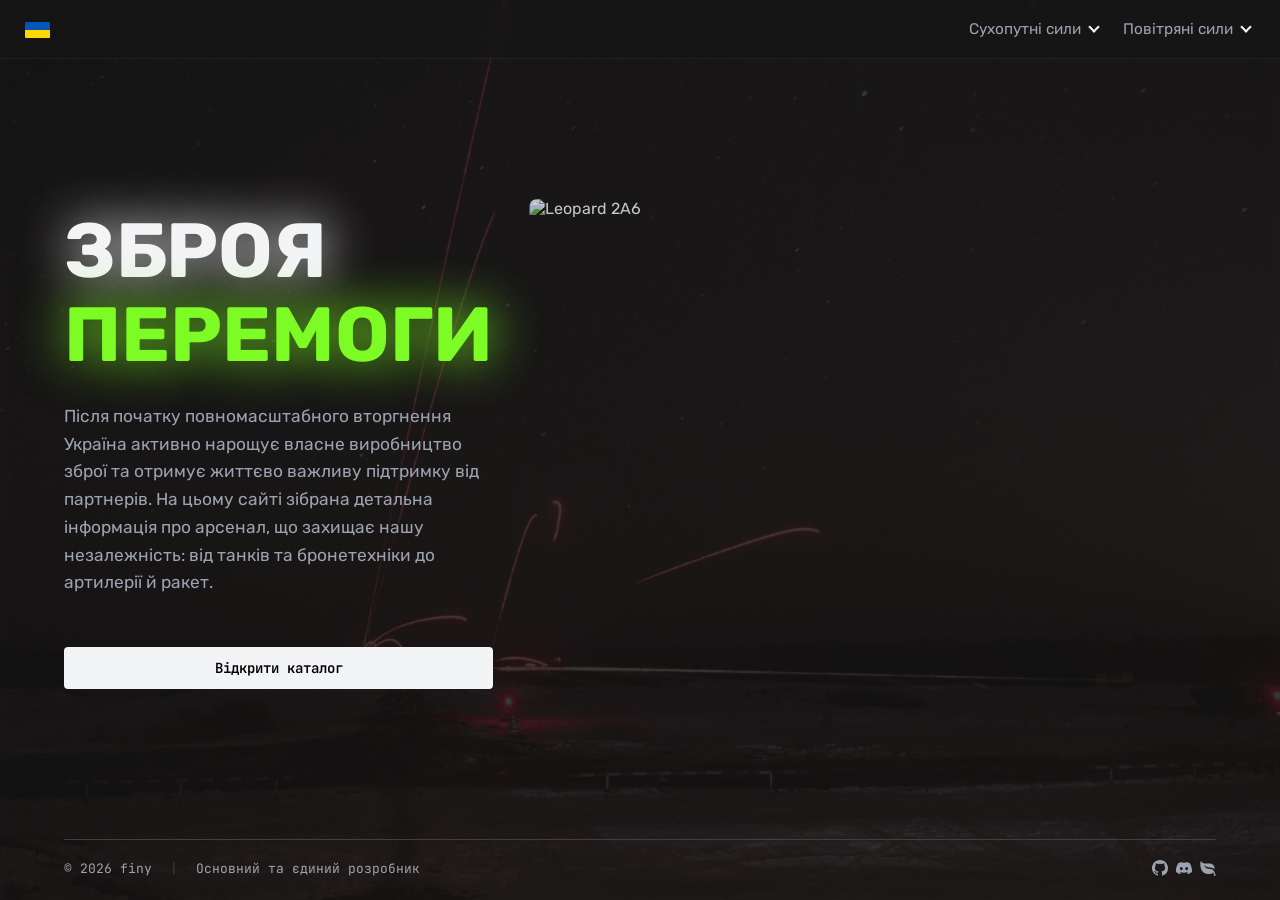
==== index.html @ 32f7b721 "first commit" ====
<!DOCTYPE html>
<html lang="en">

<head>
    <meta charset="UTF-8">
    <meta name="viewport" content="width=device-width, initial-scale=1.0">
    <link rel="stylesheet" href="css/style.css">
    <title>Зброя перемоги</title>
</head>

<body>
    <div class="background-image">
        <img src="src/img/bg/Polygon_BMP.jpg" alt="">
    </div>
    <header class="top-nav">
        <div class="logo">
            <a href="index.html"><img src="src/img/flags/Flag_of_Ukraine.svg" alt=""></a>
        </div>
        <nav class="nav-links">
            <ul>
                <li class="catalogBtn catalog-list-ground">Сухопутні сили <span></span>
                    <ul class="navCatalogContent">
                        <li><a href="catalog.html?category=tanks">Танки</a></li>
                        <li><a href="catalog.html?category=ifv">Бойові машини піхоти (БMП)</a></li>
                        <hr>
                        <li><a href="catalog.html?category=crv">Бойові розвідувальні машини (БРM)</a></li>
                        <li><a href="catalog.html?category=apc">Бронетранспортери (БТР)</a></li>
                        <li><a href="catalog.html?category=mrap">Бронеавтомобілі / MRAP</a></li>
                        <hr>
                        <li><a href="catalog.html?category=artillery-and-mlrs">САУ та РЗСВ</a></li>
                        <li><a href="catalog.html?category=srbm">(О)ТРК</a></li>
                        <hr>
                        <li><a href="catalog.html?category=radar">РЛС Станції</a></li>
                        <li><a href="catalog.html?category=air-defense">Протиповітряна Оборона (ППO)</a></li>
                    </ul>
                </li>
                <li class="catalogBtn catalog-list-airforce">Повітряні сили <span></span>
                    <ul class="navCatalogContent">
                        <li><a href="catalog.html?category=fighters">Винищувачі</a></li>
                        <li><a href="catalog.html?category=strike-fighters">Ударні літаки</a></li>
                        <li><a href="catalog.html?category=reconnaissance-aircrafts">Розвідувальні літаки</a></li>
                        <li><a href="catalog.html?category=transport-aircrafts">Військово-транспортні літаки</a></li>
                        <hr>
                        <li><a href="catalog.html?category=helicopters">Гелікоптери</a></li>
                        <hr>
                        <li><a href="catalog.html?category=uav">БПЛА</a></li>
                        <hr>
                        <li><a href="catalog.html">Ракети та снаряди</a></li>
                    </ul>
                </li>
            </ul>
        </nav>
    </header>

    <main class="hero-section">
        <div class="hero-content">
            <h1>ЗБРОЯ<br><span class="highlight">ПЕРЕМОГИ</span></h1>
            <p class="subtitle">Після початку повномасштабного вторгнення Україна активно нарощує власне виробництво
                зброї та отримує життєво важливу підтримку від партнерів. На цьому сайті зібрана детальна інформація про
                арсенал, що захищає нашу незалежність: від танків та бронетехніки до артилерії й ракет.
            </p>
            <div class="action-buttons">
                <a href="catalog.html?branch=ground" class="btn primary-btn">Відкрити каталог</a>
            </div>
        </div>
        <div class="slider">
            <div class="slides">
                <img src="https://upload.wikimedia.org/wikipedia/commons/e/e1/UA_Leopard_2A6_05.jpg" alt="Leopard 2A6"
                    title="Leopard 2A6" class="slide active">
                <img src="https://upload.wikimedia.org/wikipedia/commons/9/91/UA_Leopard_2A6_06.jpg"
                    alt="Leopard 2A6 crew" title="Leopard 2A6 crew" class="slide">
                <img src="https://upload.wikimedia.org/wikipedia/commons/d/d3/Swedish_Leopard_2_Tank.jpg" alt="Strv 122"
                    title="Strv 122" class="slide">
                <img src="https://upload.wikimedia.org/wikipedia/commons/thumb/c/ce/Challenger_2_UA_%286%29.webp/1280px-Challenger_2_UA_%286%29.webp.png"
                    alt="Challenger 2 crew" title="Challenger 2 crew" class="slide">
                <img src="https://upload.wikimedia.org/wikipedia/commons/2/22/Vooraanzicht-van-een-cv90.jpg" alt="CV90"
                    title="CV90" class="slide">
                <img src="https://upload.wikimedia.org/wikipedia/commons/f/f5/%D0%A2%D1%80%D0%BE%D1%84%D0%B5%D0%B9%D0%BD%D0%B0_%D1%80%D0%BE%D1%81%D1%96%D0%B9%D1%81%D1%8C%D0%BA%D0%B0_%D0%91%D0%9F%D0%9C-3.jpg"
                    alt="БМП-3" title="БМП-3" class="slide">
                <img src="https://upload.wikimedia.org/wikipedia/commons/e/e9/Bandvagn_206_Obstacles_%287560808%29.jpg"
                    alt="Bandvagn 206" title="Bandvagn 206" class="slide">
                <img src="https://upload.wikimedia.org/wikipedia/commons/f/f5/Italian_Army_-_Regiment_%22Lancieri_di_Novara%22_%285th%29_Puma_6x6_armored_vehicle_during_exercise_Artemide_2025.jpg"
                    alt="Puma" title="Puma" class="slide">
                <img src="https://upload.wikimedia.org/wikipedia/commons/b/be/UA_Roshel_Senator_01.jpg"
                    alt="Roshle Senator" title="Roshle Senator" class="slide">
                <img src="https://upload.wikimedia.org/wikipedia/commons/b/b5/UA_43rd_bde_Archer.jpg" alt="Archer"
                    title="Archer" class="slide">
                <img src="https://upload.wikimedia.org/wikipedia/commons/thumb/3/35/F-16AM_Ukrainian_Air_Force_during_take_off.jpg/1920px-F-16AM_Ukrainian_Air_Force_during_take_off.jpg"
                    alt="F-16AM" title="F-16AM" class="slide">
            </div>
        </div>
    </main>

    <hr class="separator">
    <footer class="tech-footer">
        <div class="footer-info">
            <span>&copy; 2026 finy</span>
            <span class="footer-separator">|</span>
            <span>Основний та єдиний розробник</span>
        </div>
        <div class="footer-links">
            <a href="https://github.com/Finyi"><svg xmlns="http://www.w3.org/2000/svg" width="16" height="16"
                    fill="currentColor" class="bi bi-github" viewBox="0 0 16 16">
                    <path
                        d="M8 0C3.58 0 0 3.58 0 8c0 3.54 2.29 6.53 5.47 7.59.4.07.55-.17.55-.38 0-.19-.01-.82-.01-1.49-2.01.37-2.53-.49-2.69-.94-.09-.23-.48-.94-.82-1.13-.28-.15-.68-.52-.01-.53.63-.01 1.08.58 1.23.82.72 1.21 1.87.87 2.33.66.07-.52.28-.87.51-1.07-1.78-.2-3.64-.89-3.64-3.95 0-.87.31-1.59.82-2.15-.08-.2-.36-1.02.08-2.12 0 0 .67-.21 2.2.82.64-.18 1.32-.27 2-.27s1.36.09 2 .27c1.53-1.04 2.2-.82 2.2-.82.44 1.1.16 1.92.08 2.12.51.56.82 1.27.82 2.15 0 3.07-1.87 3.75-3.65 3.95.29.25.54.73.54 1.48 0 1.07-.01 1.93-.01 2.2 0 .21.15.46.55.38A8.01 8.01 0 0 0 16 8c0-4.42-3.58-8-8-8" />
                </svg>
            </a>
            <a href="https://discord.com/users/665686996601143334"><svg xmlns="http://www.w3.org/2000/svg" width="16"
                    height="16" fill="currentColor" class="bi bi-discord" viewBox="0 0 16 16">
                    <path
                        d="M13.545 2.907a13.2 13.2 0 0 0-3.257-1.011.05.05 0 0 0-.052.025c-.141.25-.297.577-.406.833a12.2 12.2 0 0 0-3.658 0 8 8 0 0 0-.412-.833.05.05 0 0 0-.052-.025c-1.125.194-2.22.534-3.257 1.011a.04.04 0 0 0-.021.018C.356 6.024-.213 9.047.066 12.032q.003.022.021.037a13.3 13.3 0 0 0 3.995 2.02.05.05 0 0 0 .056-.019q.463-.63.818-1.329a.05.05 0 0 0-.01-.059l-.018-.011a9 9 0 0 1-1.248-.595.05.05 0 0 1-.02-.066l.015-.019q.127-.095.248-.195a.05.05 0 0 1 .051-.007c2.619 1.196 5.454 1.196 8.041 0a.05.05 0 0 1 .053.007q.121.1.248.195a.05.05 0 0 1-.004.085 8 8 0 0 1-1.249.594.05.05 0 0 0-.03.03.05.05 0 0 0 .003.041c.24.465.515.909.817 1.329a.05.05 0 0 0 .056.019 13.2 13.2 0 0 0 4.001-2.02.05.05 0 0 0 .021-.037c.334-3.451-.559-6.449-2.366-9.106a.03.03 0 0 0-.02-.019m-8.198 7.307c-.789 0-1.438-.724-1.438-1.612s.637-1.613 1.438-1.613c.807 0 1.45.73 1.438 1.613 0 .888-.637 1.612-1.438 1.612m5.316 0c-.788 0-1.438-.724-1.438-1.612s.637-1.613 1.438-1.613c.807 0 1.451.73 1.438 1.613 0 .888-.631 1.612-1.438 1.612" />
                </svg>
            </a>
            <a href="https://finyi.github.io/finy/"><svg xmlns="http://www.w3.org/2000/svg" width="16" height="16"
                    fill="currentColor" class="bi bi-leaf-fill" viewBox="0 0 16 16">
                    <path
                        d="M1.4 1.7c.217.289.65.84 1.725 1.274 1.093.44 2.885.774 5.834.528 2.02-.168 3.431.51 4.326 1.556C14.161 6.082 14.5 7.41 14.5 8.5q0 .344-.027.734C13.387 8.252 11.877 7.76 10.39 7.5c-2.016-.288-4.188-.445-5.59-2.045-.142-.162-.402-.102-.379.112.108.985 1.104 1.82 1.844 2.308 2.37 1.566 5.772-.118 7.6 3.071.505.8 1.374 2.7 1.75 4.292.07.298-.066.611-.354.715a.7.7 0 0 1-.161.042 1 1 0 0 1-1.08-.794c-.13-.97-.396-1.913-.868-2.77C12.173 13.386 10.565 14 8 14c-1.854 0-3.32-.544-4.45-1.435-1.124-.887-1.889-2.095-2.39-3.383-1-2.562-1-5.536-.65-7.28L.73.806z" />
                </svg>
            </a>
        </div>
    </footer>
    <script src="src/js/app.js"></script>
</body>

</html>
---- css/style.css ----
@import url('https://fonts.googleapis.com/css2?family=JetBrains+Mono:ital,wght@0,100..800;1,100..800&family=Rubik:ital,wght@0,300..900;1,300..900&display=swap');

:root {
    --bg-color: #161616;
    --nav-bg: #16161681; 
    --border-color: #2d2d2d;
    --modal-badge: #ffffff10;
    --hr-color: #3f3f3f;
    --text-main: #f3f4f6;
    --text-muted: #9ca3af; 
    --accent-green: #7dfb24;
    --accent-green-shadow: rgba(125, 251, 36, 0.15);
    --accent-red: #ff4c4c;
    --accent-red-shadow: rgba(255, 76, 76, 0.15);
    --accent-yellow: #ffd83c;
    --font-ui: 'Rubik', sans-serif;
    --font-mono: 'JetBrains Mono', monospace;
}
body {
    min-height: 100dvh;
    color: var(--text-main);
    display: flex;
    flex-direction: column;
    background-color: var(--bg-color);
    font-family: var(--font-ui);
    overflow-x: hidden;
}
* {
    margin: 0;
    padding: 0;
    box-sizing: border-box;
}
ul, li {
    list-style: none;
}
a {
    text-decoration: none;
    color: inherit;
}
hr {
    border: none;
    border-top: 1px solid var(--hr-color);
    margin: 7px 0;
}
.background-image {
    position: fixed;
    top: 0;
    left: 0;
    width: 100%;
    height: 100%;
    z-index: -1;
    overflow: hidden;
}
.background-image img {
    width: 100%;
    height: 100%;
    backdrop-filter: blur(5px);
    object-fit: cover;
    opacity: 0.15;
}
.top-nav {
    display: flex;
    justify-content: space-between;
    align-items: center;
    padding: 15px 25px;
    border-bottom: 1px solid rgba(255, 255, 255, 0.05);
    background: var(--nav-bg);
    backdrop-filter: blur(10px);
    position: sticky;
    top: 0;
    z-index: 1000;
}
.logo{
    width: 25px;
    height: 15px;
    margin-right: 15px;
}
.logo img {
    width: 100%;
    height: auto;
    border-radius: 1px;
}
.nav-links {
    display: flex;
    flex-direction: row;
    align-items: center;
    gap: 35px;
    flex: 1;
}
.nav-links a {
    transition: color 0.1s ease;
}
.nav-links a:hover {
    color: var(--accent-yellow);
}
.nav-links ul {
    display: flex;
    margin-left: auto;
    flex-direction: row;
    font-size: 11.5pt;
    gap: 15px;
}
.catalog-list-ground, .catalog-list-airforce {
    position: relative;
    cursor: pointer;
    padding: 5px;
    transition: color 0.2s ease;
    color: var(--text-muted);
}
.catalog-list-ground:hover, .catalog-list-airforce:hover {
    color: var(--text-main);
}
.catalog-list-ground span, .catalog-list-airforce span {
    display: inline-block;
    width: 8px;
    height: 8px;
    border-bottom: 2px solid var(--text-main);
    border-right: 2px solid var(--text-main);
    transform: rotate(45deg);
    margin-bottom: 3px;
    margin-left: 5px;
}
.catalog-list-ground ul, .catalog-list-airforce ul {
    position: absolute;
    top: 120%;
    left: 0;
    background: var(--bg-color);
    border: 1px solid var(--border-color);
    padding: 20px 20px;
    border-radius: 9px;
    display: none;
    animation: opacity 0.3s ease;
}
@keyframes opacity {
    from { opacity: 0; }
    to { opacity: 1; }
}
.catalog-list-ground ul li, .catalog-list-airforce ul li {
    margin-bottom: 10px;
    color: var(--text-main);
    transition: color 0.3s ease;
}
.hero-section {
    flex-grow: 1;
    display: flex;
    align-items: center;
    padding: 15px 5vw;
}
.hero-content {
    max-width: 900px;
}
.hero-content h1{
    font-size: clamp(40px, 6vw, 80px);
    text-shadow: 0 0 50px rgba(255, 255, 255, 0.907);
    line-height: 1.1;
    margin-bottom: 25px;
    font-weight: 700;
}
.hero-content h1 .highlight, .highlight {
    text-shadow: 0 0 50px rgba(125, 251, 36, 0.948);
    color: var(--accent-green);
}
.subtitle {
    font-size: clamp(10pt, 2vw, 13pt);
    line-height: 1.6;
    color: var(--text-muted);
    margin-bottom: 40px;
    max-width: 600px;
}
.primary-btn {
    display: inline-block;
    background: var(--text-main);
    color: black;
    width: 100%;
    text-align: center;
    padding: 16px;
    font-family: var(--font-mono);
    font-weight: 600;
    font-size: 10pt;
    border-radius: 5px;
    margin-right: 10px;
    margin-top: 10px;
    transition: all 0.3s ease;
}
.primary-btn:hover {
    background: var(--accent-green);
    box-shadow: 0 10px 20px var(--accent-green-shadow);
}
.slider {
    position: relative;
    width: 100%;
    max-width: 1700px;
    height: 60vh;   
    margin: 40px auto 0;
    transform: translateX(5%);
    overflow: hidden;
    border-radius: 8px;
}
.slides {
    display: flex;
    height: 100%;
    transition: transform 1s ease-in-out;
}
.slide {
    min-width: 100%;
    flex-shrink: 0;
    height: 100%;
    object-fit: cover;
    object-position: center;
    opacity: 0.8;
}
.catalog-section {
    flex-grow: 1;
    padding: 40px 20px 40px;
}
.catalog-container {
    max-width: 1200px;
    margin: auto;
}
.catalog-container h1 {
    font-size: clamp(26pt, 6vw, 48pt);
    text-shadow: 0 0 50px rgba(255, 255, 255, 0.907);
    margin-bottom: 25px;
    font-weight: 700;
    text-align: center;
}
.search-input {
    display: block;
    margin: auto;
    width: 50%;
    min-width: 280px;
    padding: 15px;
    background: var(--bg-color);
    border: 1px solid var(--border-color);
    color: var(--text-main);
    border-radius: 10px;
    font-size: 10pt;
    font-family: var(--font-ui);
    transition: all 0.3s ease;
}
.search-input:focus{
    border-color: var(--accent-green);
    box-shadow: 0 8px 24px var(--accent-green-shadow);
    outline: none;
}
.catalog-filters {
    margin-bottom: 20px;
    display: flex;
    flex-direction: column;
    gap: 30px;
}
.filter-buttons {
    display: flex;
    flex-wrap: wrap;
    gap: 10px;
}
.filter-btn {
    padding: 10px 20px;
    background: var(--bg-color);
    border: 1px solid var(--border-color);
    color: var(--text-muted);
    border-radius: 6px;
    cursor: pointer;
    font-size: clamp(8pt, 2vw, 10pt);
    font-family: var(--font-ui);
    transition: all 0.3s ease;
}
.filter-btn:hover {
    border-color: var(--accent-green);
    box-shadow: 0 0 24px var(--accent-green-shadow);
}
.filter-btn.active {
    background: var(--accent-green);
    border-color: var(--accent-green);
    box-shadow: 0 0 24px var(--accent-green-shadow);
    color: black;
}
.equipment-grid {
    display: grid;
    grid-template-columns: repeat(auto-fill, minmax(280px, 1fr));
    gap: 20px;
    margin-bottom: 40px;
}
.equipment-card {
    background: var(--bg-color);
    border: 1px solid var(--border-color);
    border-radius: 8px;
    overflow: hidden;
    cursor: pointer;
    transition: all 0.3s ease;
    display: flex;
    flex-direction: column;
}
.equipment-card:hover {
    border-color: var(--accent-green);
    box-shadow: 0 0 24px var(--accent-green-shadow);
}
.equipment-card-image {
    display: flex;
    align-items: center;
    justify-content: center;
    width: 100%;    
    height: 190px;
    overflow: hidden;
}
.equipment-card-image img {
    width: 100%;
    height: 100%;
    object-fit: cover;
}
.equipment-card-content {
    display: flex;
    padding: 15px;
    flex-direction: column;
}
.equipment-card-name {
    font-weight: bold;
    margin-bottom: 3px;
    color: var(--text-main);
    font-size: clamp(10pt, 6vw, 12pt);
}
.equipment-card-type {
    color: var(--text-muted);
    font-size: clamp(8pt, 6vw, 10pt);
}
.modal {
    display: none;
    position: fixed;
    top: 0;
    left: 0;
    width: 100%;
    height: 100%;
    background: rgba(0, 0, 0, 0.499);
    backdrop-filter: blur(8px);
    z-index: 2000;
    align-items: center;
    justify-content: center;
    animation: opacity 0.2s ease;
}
.modal ::-webkit-scrollbar {
    width: 6px;
}
.modal ::-webkit-scrollbar-track {
    background: inherit;
    border-top-right-radius: 12px;
    border-bottom-right-radius: 12px;
}
.modal ::-webkit-scrollbar-thumb {
    background-color: var(--border-color);
    border-top-right-radius: 12px;
    border-bottom-right-radius: 12px;
}
.modal.active {
    display: flex;
}
.modal-content {
    background: rgba(0, 0, 0, 0.779);
    backdrop-filter: blur(10px);
    border: 1px solid var(--border-color);
    border-radius: 12px;
    max-width: 1200px;
    width: 90%;
    max-height: 80vh;
    overflow-y: auto;
    position: relative;
    animation: opacity 0.2s ease;
}
.modal-close {
    position: absolute;
    right: 18px;
    top: 10px;
    background: rgba(0, 0, 0, 0.016);
    border: none;
    color: var(--text-main);
    font-size: 23pt;
    cursor: pointer;
    display: flex;
    align-items: center;
    justify-content: center;
    transition: all 0.1s ease;
    z-index: 10;
}
.modal-close:hover {
    color: var(--accent-red);
}
.modal-body {
    display: grid;
    gap: 30px;
    padding: 25px;
}
.modal-info-section {
    display: flex;
    flex-direction: column;
}
.modal-info-section h2 {
    font-size: 24pt;
    margin-bottom: 5px;
    color: var(--text-main);
}
.modal-type {
    color: var(--accent-green);
    font-weight: 600;
    margin-bottom: 10px;
    font-size: 15px;
}
.modal-manufacturer {
    font-weight: 500;
    margin-bottom: 16px;
}
.manufacturer-flag {
    width: 20px;
    height: 14px;
    border-radius: 2px;
    object-fit: cover;
}
.modal-operators {
    margin-bottom: 25px;
}
.modal-operators-title {
    color: var(--text-muted);
    text-transform: uppercase;
    font-size: 12px;
    margin-bottom: 10px;
    letter-spacing: 1px;
}
.modal-operators-list {
    display: flex;
    flex-wrap: wrap;
    gap: 8px;
}
.operator-badge {
    display: flex;
    align-items: center;
    gap: 6px;
    padding: 6px 12px;
    background: var(--modal-badge);
    border: 1px solid var(--border-color);
    border-radius: 6px;
    font-size: 9pt;
    color: var(--text-main);
}
.operator-flag {
    width: 20px;
    height: 14px;
    border-radius: 2px;
    background-size: cover;
}
.modal-specs {
    display: grid;
    grid-template-columns: 1fr 1fr;
    gap: 15px;
    margin-bottom: 25px;
    padding: 20px;
    background: var(--modal-badge);
    border-radius: 10px;
    border: 1px solid var(--border-color);
}
.spec-item {
    display: flex;
    flex-direction: column;
}
.spec-label {
    color: var(--text-muted);
    font-size: 9pt;
    margin-bottom: 5px;
    text-transform: uppercase;
    letter-spacing: 0.5px;
}
.spec-value {
    color: var(--text-main);
    font-family: var(--font-mono);
    font-weight: bold;
}
.modal-description {
    color: var(--text-muted);
    line-height: 1.8;
    font-size: clamp(10pt, 2vw, 12pt);
}
.modal-image-section {
    display: flex;
    align-items: center;
    justify-content: center;
    height: 100%;
}
.modal-image {
    width: 100%;
    border-radius: 8px;
    height: 500px;
    object-fit: cover;
}
.modal-image-thumbnails {
    display: flex;
    flex-direction: column;
    justify-content: center;
    gap: 5px;
    margin-left: 10px;
}
.modal-image-thumbnails img {
    width: 90px;
    height: 60px;
    object-fit: cover;
    border-radius: 6px;
    cursor: pointer;
    border: 2px solid transparent;
}
.modal-image-thumbnails img.active {
    border-color: var(--accent-green);
}
.admin-container {
    max-width: 1000px;
    margin: 0 auto;
    padding: 20px;
    background: var(--bg-color);
    border-radius: 8px;
    margin-top: 20px;
    margin-bottom: 20px;
}
.admin-container h1{
    font-size: clamp(10pt, 6vw, 25pt);
    margin-bottom: 15px;
}
.admin-form {
    display: grid;
    gap: 15px;
    margin-bottom: 30px;
    background: var(--modal-badge);
    padding: 20px;
    border-radius: 8px;
    border: 1px solid var(--border-color);
}
.form-group {
    display: flex;
    flex-direction: column;
    gap: 5px;
}
.form-group input, .form-group textarea, .form-group select {
    padding: 10px;
    background: var(--hr-color);
    color: var(--text-main);
    border: none;
    outline: none;
    border-radius: 4px;
    font-family: inherit;
    font-size: clamp(8pt, 6vw, 10pt);
}
.form-group input::placeholder, .form-group textarea::placeholder {
    color: var(--text-muted);
}
.form-group textarea {
    resize: vertical;
    min-height: 80px;
}
.form-group label {
    color: var(--text-main);
    font-weight: bold;
    font-size: 10pt;
}
.form-row {
    display: grid;
    grid-template-columns: 1fr 1fr;
    gap: 15px;
}
.form-row-2 {
    display: grid;
    grid-template-columns: 1fr 1fr 1fr;
    gap: 15px;
}
.button-group {
    display: flex;
    gap: 10px;
    margin-top: 20px;
}
.btn {
    padding: 12px;
    border: none;
    border-radius: 4px;
    cursor: pointer;
    font-weight: 600;
    transition: all 0.3s;
    font-size: 14px;
}
.btn-primary {
    background: var(--bg-color);
    border: 1px solid var(--border-color);
    width: 25%;
    margin: 0 auto;
    color: var(--text-main);
    font-family: var(--font-ui);
}
.btn-primary:hover {
    border: 1px solid var(--accent-green);
    box-shadow: 0 0 24px var(--accent-green-shadow);
}
.result-section {
    display: none;
    background: inherit;
    padding: 20px;
    margin-bottom: 10px;
}
.result-section.active {
    display: block;
}
.btn-copy {
    background: var(--border-color);
    color: var(--text-main);
    border: 1px solid var(--border-color);
}
.btn-copy:hover {
    background: var(--accent-green);
    border: 1px solid var(--accent-green);
    box-shadow: 0 0 24px var(--accent-green-shadow);
    color: black;
}
.json-output {
    background: black;
    padding: 10px;
    border-radius: 8px;
    overflow-x: auto;
    font-family: var(--font-mono);
    font-size: 10pt;
    color: #4caf50;
    line-height: 1.4;
    margin-bottom: 10px;
}
.separator {
    width: 90%;
    margin: 0 auto;
    border-top: 1px solid var(--hr-color);
}
.tech-footer {
    display: flex;
    justify-content: space-between;
    padding: 20px 5vw;
    font-family: var(--font-mono);
    font-size: 13px;
    color: var(--text-muted);
}
.tech-footer .footer-separator {
    margin: 0 10px;
    color: var(--hr-color);
}

@media (max-width: 1440px) {
    .slider {
        position: relative;
        width: 100%;
        max-width: 800px;
        height: 60vh;   
    }
    .slide {
        max-width: 70%;
    }
}

@media (max-width: 1024px) {
    .modal-image {
        width: 85%;
        height: 400px;
    }
}

@media (max-width: 768px) {
    .nav-links { 
        display: none; 
    }
    .tech-footer {
        flex-direction: column; 
        text-align: center;
        gap: 10px; 
    }
    .equipment-grid {
        grid-template-columns: repeat(auto-fill, minmax(150px, 1fr));
        gap: 15px;
    }
    .filter-buttons {
        flex-direction: row;
        justify-content: center;
        gap: 6px;
    }
    .filter-btn {
        width: 45%; 
    }
    .modal-body {
        grid-template-columns: 1fr;
        padding: 20px;
        gap: 20px;
    }
    .modal-close {
        top: 10px;
        right: 10px;
    }
    .form-row, .form-row-3 {
        grid-template-columns: 1fr;
    }
    .catalog-section {
        padding: 30px 15px 20px;
    }
    .catalog-header {
        margin-bottom: 30px;
    }
}

@media (max-width: 426px) {
    .hero-section {
        flex-direction: column;
        display: flex;
        align-items: center;
        justify-content: center;
        padding: 15px 5vw;
    }
    .slider {
        position: relative;
        width: 100%;
        max-width: 1700px;
        height: 80vh;   
        margin: 0 auto;
        margin-top: 18px;
        transform: none;
        overflow: hidden;
        border-radius: 8px;
    }
    .modal-image-section {
        flex-direction: column;
    }
    .modal-image {
        width: 100%;
    }
    .modal-image-thumbnails {
        flex-direction: row;
        justify-content: center;
        gap: 5px;
        margin-top: 15px;
        margin-left: 0;
    }
    .modal-image-thumbnails img {
        width: 70px;
        height: 60px;
    }
    .admin-container {
        max-width: 550px;
    }
    .form-group input, .form-group textarea, .form-group select {
        width: 85%;
    }
}

@media (max-width: 321px) {
    .form-group input, .form-group textarea, .form-group select {
        width: 80%;
    }
}
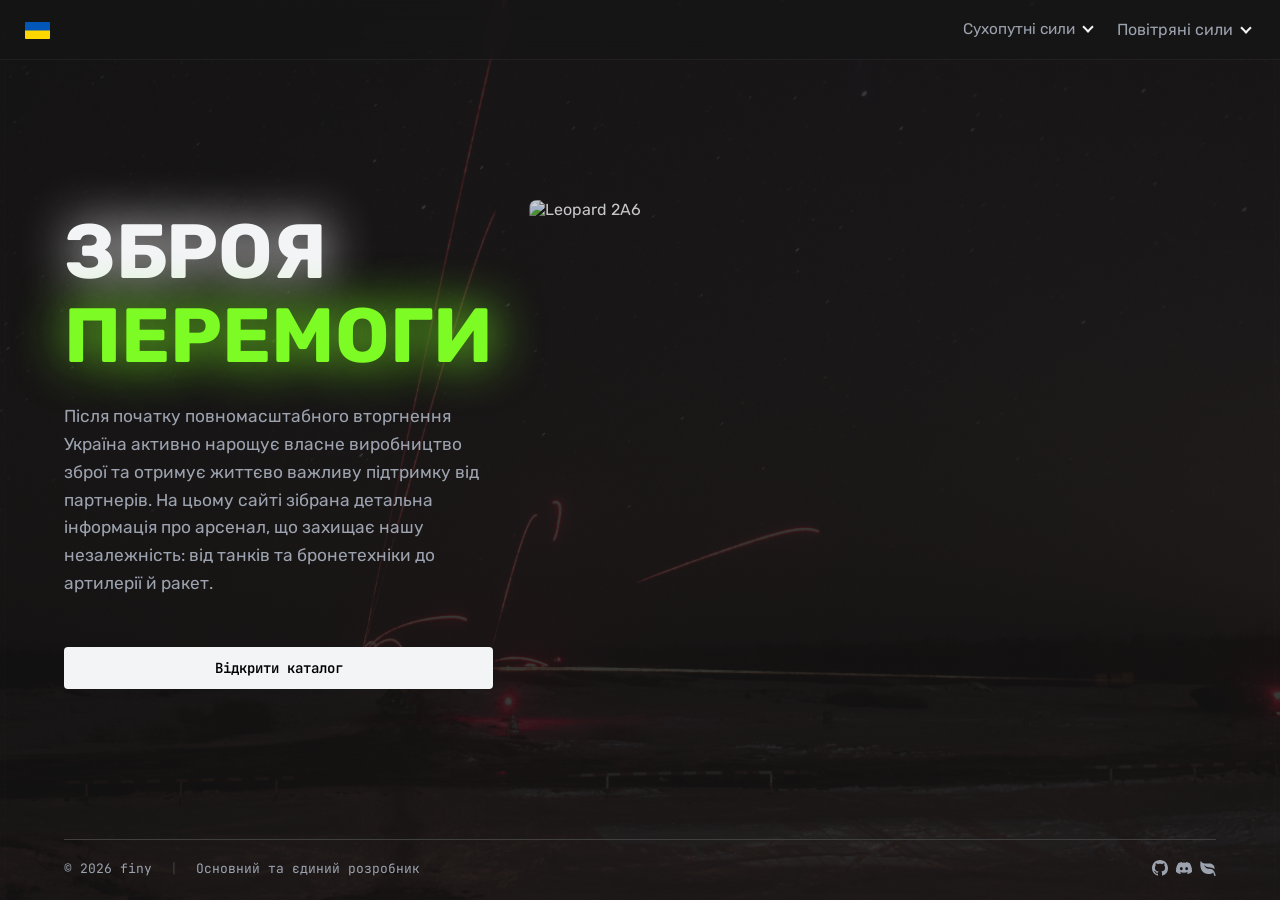
==== commit efdff26e: "adding burger menu and fix nav-bar" ====
--- a/index.html
+++ b/index.html
@@ -50,7 +50,48 @@
                 </li>
             </ul>
         </nav>
+
+        <button class="burger-menu" id="burgerMenu">
+            <span></span>
+            <span></span>
+            <span></span>
+        </button>
     </header>
+
+    <div id="modalMobile">
+        <ul>
+            <li class="catalogBtn catalog-list-ground">Сухопутні сили <span></span>
+                <ul class="navCatalogContent">
+                    <li><a href="catalog.html?category=tanks">Танки</a></li>
+                    <li><a href="catalog.html?category=ifv">Бойові машини піхоти (БMП)</a></li>
+                    <hr>
+                    <li><a href="catalog.html?category=crv">Бойові розвідувальні машини (БРM)</a></li>
+                    <li><a href="catalog.html?category=apc">Бронетранспортери (БТР)</a></li>
+                    <li><a href="catalog.html?category=mrap">Бронеавтомобілі / MRAP</a></li>
+                    <hr>
+                    <li><a href="catalog.html?category=artillery-and-mlrs">САУ та РЗСВ</a></li>
+                    <li><a href="catalog.html?category=srbm">(О)ТРК</a></li>
+                    <hr>
+                    <li><a href="catalog.html?category=radar">РЛС Станції</a></li>
+                    <li><a href="catalog.html?category=air-defense">Протиповітряна Оборона (ППO)</a></li>
+                </ul>
+            </li>
+            <li class="catalogBtn catalog-list-airforce">Повітряні сили <span></span>
+                <ul class="navCatalogContent">
+                    <li><a href="catalog.html?category=fighters">Винищувачі</a></li>
+                    <li><a href="catalog.html?category=strike-fighters">Ударні літаки</a></li>
+                    <li><a href="catalog.html?category=reconnaissance-aircrafts">Розвідувальні літаки</a></li>
+                    <li><a href="catalog.html?category=transport-aircrafts">Військово-транспортні літаки</a></li>
+                    <hr>
+                    <li><a href="catalog.html?category=helicopters">Гелікоптери</a></li>
+                    <hr>
+                    <li><a href="catalog.html?category=uav">БПЛА</a></li>
+                    <hr>
+                    <li><a href="catalog.html">Ракети та снаряди</a></li>
+                </ul>
+            </li>
+        </ul>
+    </div>
 
     <main class="hero-section">
         <div class="hero-content">
--- a/css/style.css
+++ b/css/style.css
@@ -140,6 +140,57 @@
     color: var(--text-main);
     transition: color 0.3s ease;
 }
+.burger-menu {
+    display: none;
+    flex-direction: column;
+    outline: none;
+    background: none;
+    border: none;
+    cursor: pointer;
+    gap: 5px;
+}
+.burger-menu span{
+    width: 25px;
+    height: 3px;
+    gap: 10px;
+    background: var(--accent-green);
+}
+#modalMobile{
+    display: none;
+    position: fixed;
+    width: 100%;
+    height: 80%;
+    background: var(--nav-bg);
+    backdrop-filter: blur(10px);
+    z-index: 999;
+    animation: opacity 0.2s ease-in-out;
+}
+#modalMobile ul {
+    display: flex;
+    flex-direction: row;
+    align-items: center;
+    justify-content: center;
+    margin-top: 80px;
+    gap: 15px;
+    flex: 1;
+}
+#modalMobile .navCatalogContent {
+    transform: translateY(-25%);
+}
+#modalMobile .catalog-list-ground, .catalog-list-airforce {
+    font-size: clamp(8pt, 2vw, 12pt);
+}
+#modalMobile .catalog-list-ground ul, .catalog-list-airforce ul {
+    position: absolute; 
+    background-color: #16161627;
+    backdrop-filter: blur(10px);
+    border: 1px solid var(--border-color);
+    padding: 15px 15px;
+    border-radius: 9px;
+    font-size: clamp(8pt, 2vw, 9pt);
+    display: none;
+    animation: opacity 0.3s ease;
+}
 .hero-section {
     flex-grow: 1;
     display: flex;
@@ -369,7 +420,7 @@
     position: absolute;
     right: 18px;
     top: 10px;
-    background: rgba(0, 0, 0, 0.016);
+    background: none;
     border: none;
     color: var(--text-main);
     font-size: 23pt;
@@ -663,6 +714,9 @@
     .nav-links { 
         display: none; 
     }
+    .burger-menu{
+        display: flex;
+    }
     .tech-footer {
         flex-direction: column; 
         text-align: center;
